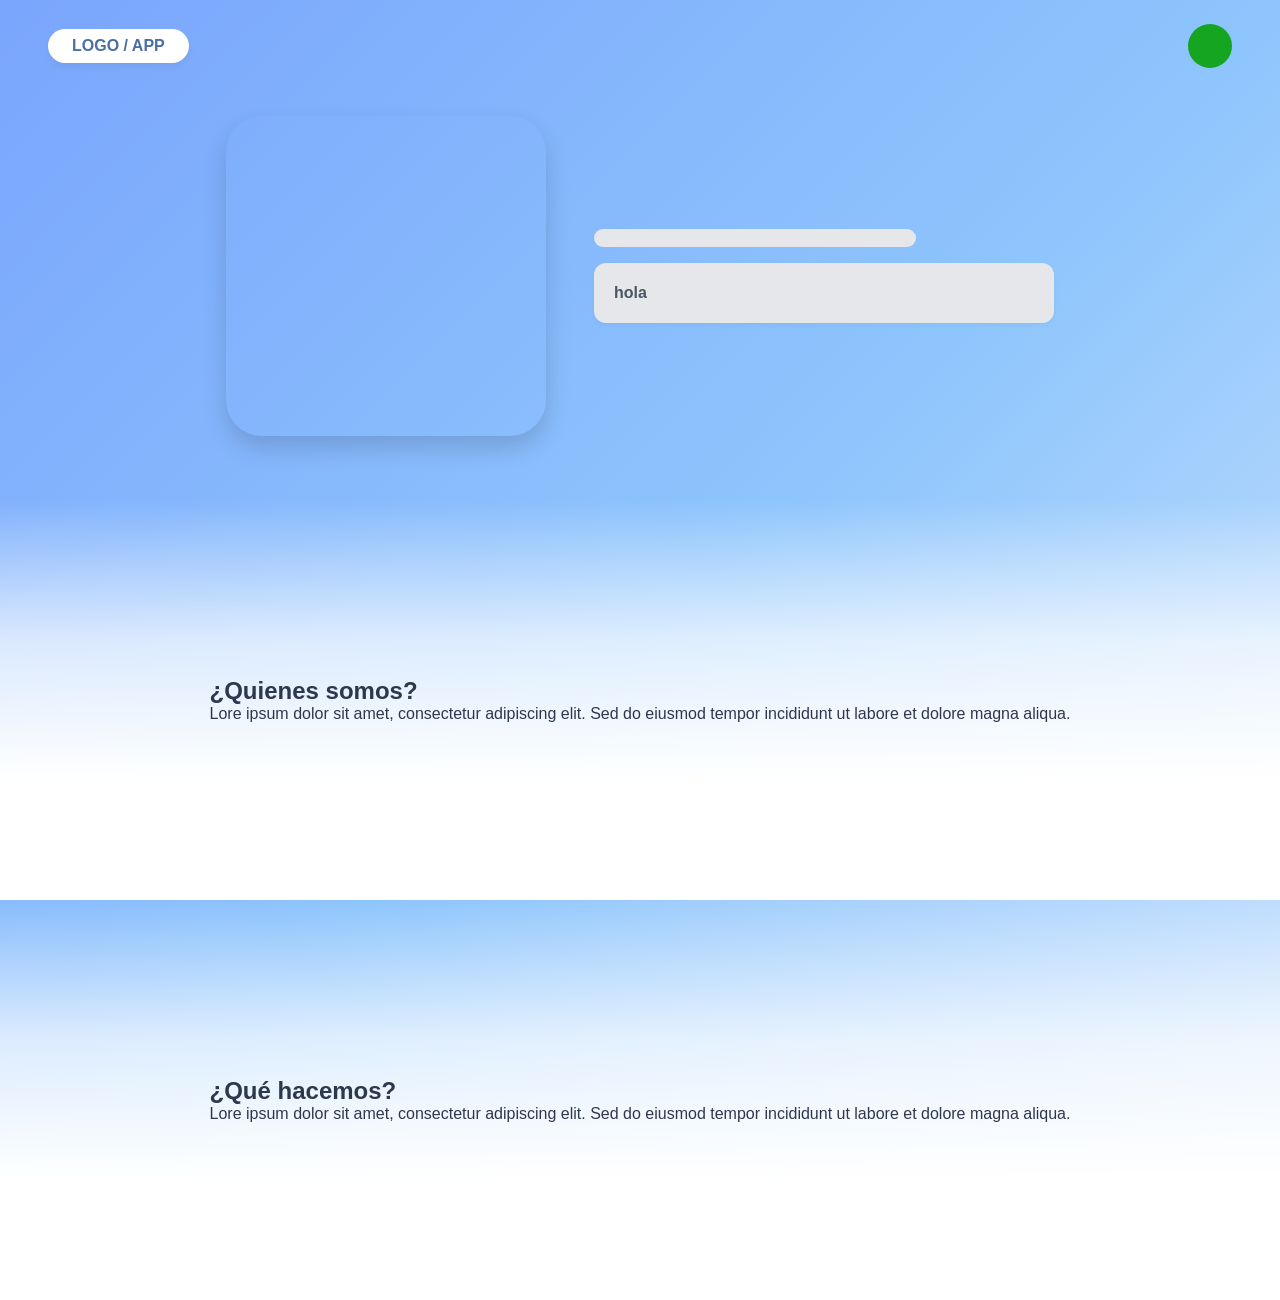
==== index.html @ fa8da9c6 "first commit" ====
<!DOCTYPE html>
<html lang="es">
<head>
    <meta charset="UTF-8">
    <meta name="viewport" content="width=device-width, initial-scale=1.0">
    <title>Mi Aplicación - Inicio</title>
    <link rel="stylesheet" href="css/styles.css">
</head>
<body>

    <!-- Barra de navegación según tu boceto -->
    <header class="navbar">
        <a href="index.html" class="brand-capsule">LOGO / APP</a>
        <a href="auth.html" class="avatar-circle" title="Iniciar sesión"></a>
    </header>

    <!-- Contenido principal -->
    <main class="main-container">
        <!-- Tarjeta izquierda oscura -->
        <div class="preview-card">
        </div>

        <!-- Secciones derechas -->
        <div class="content-right">
            <div class="pill-small"></div>
            <a class="card-block">hola</a>
        </div>

    </main>

    <section class="info-section">
        <div class="info-content">
            <h1>¿Quienes somos?</h1>
            <p>Lore ipsum dolor sit amet, consectetur adipiscing elit. Sed do eiusmod tempor incididunt ut labore et dolore magna aliqua.</p>
        </div>
    </section>

    <section class="info-section">
        <div class="info-content">
            <h1>¿Qué hacemos?</h1>
            <p>Lore ipsum dolor sit amet, consectetur adipiscing elit. Sed do eiusmod tempor incididunt ut labore et dolore magna aliqua.</p>
        </div>

    <script src="js/config.js"></script>
    <script src="js/main.js"></script>
</body>
</html>
---- css/styles.css ----
* {
    margin: 0;
    padding: 0;
    box-sizing: border-box;
    font-family: 'Segoe UI', Tahoma, Geneva, Verdana, sans-serif;
}

body {
    min-height: 100vh;
    /* Fondo degradado suave en tonos azules como en el Figma */
    background: linear-gradient(135deg, #7aa5fc 0%, #8ec5fc 50%, #d4e7fe 100%);
    display: flex;
    flex-direction: column;
    color: #333;
}

/* Barra superior */
.navbar {
    display: flex;
    justify-content: space-between;
    align-items: center;
    padding: 24px 48px;
}

.brand-capsule {
    background-color: #ffffff;
    padding: 8px 24px;
    border-radius: 20px;
    font-weight: 700;
    color: #4a6fa5;
    text-decoration: none;
    box-shadow: 0 4px 6px rgba(0, 0, 0, 0.05);
}

.avatar-circle {
    width: 44px;
    height: 44px;
    background-color: #15a521;
    border-radius: 50%;
    cursor: pointer;
    transition: transform 0.2s;
    border: none;
}

.avatar-circle:hover {
    transform: scale(1.05);
}

/* Contenedor Principal (Main Layout) */
.main-container {
    flex: 1;
    display: flex;
    align-items: center;
    justify-content: center;
    gap: 48px;
    padding: 24px 48px 64px 48px;
}

.preview-card {
    width: 320px;
    height: 320px;
    background-image: url('../assets/Logo.jpg');
    background-size: contain;
    background-repeat: no-repeat;
    background-position: center;
    border-radius: 36px;
    box-shadow: 0 12px 24px rgba(0, 0, 0, 0.15);
    display: flex;
    align-items: center;
    justify-content: center;
}

/* Bloques de la derecha */
.content-right {
    display: flex;
    flex-direction: column;
    gap: 16px;
    max-width: 460px;
    width: 100%;
}

.pill-small {
    background-color: #e5e7eb;
    height: 18px;
    width: 70%;
    border-radius: 9px;
}

.card-block {
    background-color: #e5e7eb;
    height: 60px;
    border-radius: 12px;
    display: flex;
    align-items: center;
    padding: 0 20px;
    font-weight: 600;
    color: #4b5563;
    text-decoration: none;
    box-shadow: 0 2px 4px rgba(0, 0, 0, 0.04);
}

/* Sección inferior con degradado a blanco */
section {
    width: 100%;
    background: linear-gradient(180deg, rgba(255, 255, 255, 0) 0%, rgba(255, 255, 255, 0.7) 35%, #ffffff 70%, #ffffff 100%);
    padding: 80px 48px;
    display: flex;
    justify-content: center;
    align-items: center;
    min-height: 400px;
    color: #2e384d;
}

/* Vistas de Login / Dashboard */
.card-auth {
    background: #ffffff;
    padding: 32px;
    border-radius: 24px;
    width: 100%;
    max-width: 400px;
    margin: auto;
    box-shadow: 0 10px 25px rgba(0, 0, 0, 0.1);
}

.form-group {
    margin-bottom: 16px;
}

.form-group label {
    display: block;
    margin-bottom: 6px;
    font-size: 0.85rem;
    color: #4b5563;
}

.form-group input {
    width: 100%;
    padding: 10px 14px;
    border: 1px solid #d1d5db;
    border-radius: 8px;
}

.btn-primary {
    width: 100%;
    padding: 12px;
    background-color: #3b4252;
    color: #ffffff;
    border: none;
    border-radius: 8px;
    cursor: pointer;
    font-weight: 600;
}
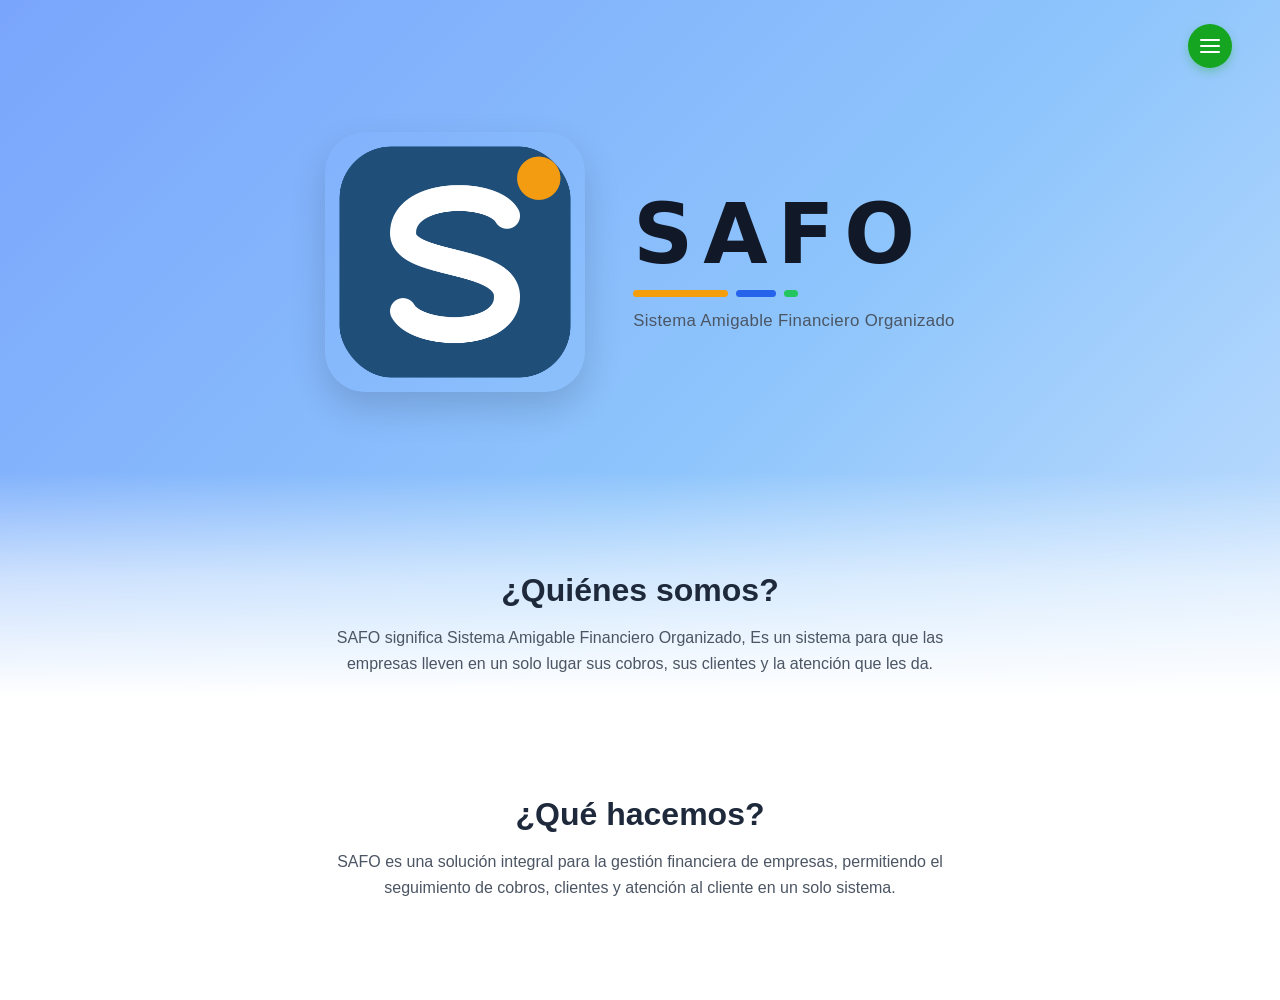
==== commit 7ee6b711: "Add files and js" ====
--- a/index.html
+++ b/index.html
@@ -1,47 +1,107 @@
 <!DOCTYPE html>
 <html lang="es">
 <head>
-    <meta charset="UTF-8">
-    <meta name="viewport" content="width=device-width, initial-scale=1.0">
-    <title>Mi Aplicación - Inicio</title>
-    <link rel="stylesheet" href="css/styles.css">
+  <meta charset="UTF-8">
+  <meta name="viewport" content="width=device-width, initial-scale=1.0">
+  <title>Mi Aplicación - Inicio</title>
+  <link rel="stylesheet" href="css/styles.css">
 </head>
 <body>
 
-    <!-- Barra de navegación según tu boceto -->
-    <header class="navbar">
-        <a href="index.html" class="brand-capsule">LOGO / APP</a>
-        <a href="auth.html" class="avatar-circle" title="Iniciar sesión"></a>
-    </header>
+  <!-- Barra de navegación (sin logo, botón alineado a la derecha) -->
+  <header class="navbar">
+    <div class="menu-container">
+      <button id="menu-btn" class="avatar-circle" aria-label="Abrir menú" aria-expanded="false"></button>
 
-    <!-- Contenido principal -->
-    <main class="main-container">
-        <!-- Tarjeta izquierda oscura -->
-        <div class="preview-card">
-        </div>
+      <!-- Menú desplegable con rutas a sus respectivos archivos -->
+      <nav id="dropdown-menu" class="dropdown-menu">
+        <a href="index.html" class="dropdown-item">
+          <svg viewBox="0 0 24 24" fill="none" stroke="currentColor" stroke-width="2">
+            <path d="M3 9l9-7 9 7v11a2 2 0 0 1-2 2H5a2 2 0 0 1-2-2z"/>
+            <polyline points="9 22 9 12 15 12 15 22"/>
+          </svg>
+          Inicio
+        </a>
 
-        <!-- Secciones derechas -->
-        <div class="content-right">
-            <div class="pill-small"></div>
-            <a class="card-block">hola</a>
-        </div>
+        <a href="licencia.html" class="dropdown-item">
+          <svg viewBox="0 0 24 24" fill="none" stroke="currentColor" stroke-width="2">
+            <rect x="3" y="11" width="18" height="11" rx="2" ry="2"/>
+            <path d="M7 11V7a5 5 0 0 1 10 0v4"/>
+          </svg>
+          Licencia
+        </a>
 
-    </main>
+        <a href="contact.html" class="dropdown-item">
+          <svg viewBox="0 0 24 24" fill="none" stroke="currentColor" stroke-width="2">
+            <path d="M22 16.92v3a2 2 0 0 1-2.18 2 19.79 19.79 0 0 1-8.63-3.07 19.5 19.5 0 0 1-6-6 19.79 19.79 0 0 1-3.07-8.67A2 2 0 0 1 4.11 2h3a2 2 0 0 1 2 1.72 12.84 12.84 0 0 0 .7 2.81 2 2 0 0 1-.45 2.11L8.09 9.91a16 16 0 0 0 6 6l1.27-1.27a2 2 0 0 1 2.11-.45 12.84 12.84 0 0 0 2.81.7A2 2 0 0 1 22 16.92z"/>
+          </svg>
+          Contáctanos
+        </a>
 
-    <section class="info-section">
-        <div class="info-content">
-            <h1>¿Quienes somos?</h1>
-            <p>Lore ipsum dolor sit amet, consectetur adipiscing elit. Sed do eiusmod tempor incididunt ut labore et dolore magna aliqua.</p>
-        </div>
-    </section>
+        <div class="dropdown-divider"></div>
 
-    <section class="info-section">
-        <div class="info-content">
-            <h1>¿Qué hacemos?</h1>
-            <p>Lore ipsum dolor sit amet, consectetur adipiscing elit. Sed do eiusmod tempor incididunt ut labore et dolore magna aliqua.</p>
-        </div>
+        <a href="auth.html" class="dropdown-item dropdown-item-login auth-trigger">
+          <svg viewBox="0 0 24 24" fill="none" stroke="currentColor" stroke-width="2">
+            <path d="M15 3h4a2 2 0 0 1 2 2v14a2 2 0 0 1-2 2h-4"/>
+            <polyline points="10 17 15 12 10 7"/>
+            <line x1="15" y1="12" x2="3" y2="12"/>
+          </svg>
+          Login
+        </a>
+      </nav>
+    </div>
+  </header>
 
-    <script src="js/config.js"></script>
-    <script src="js/main.js"></script>
+  <!-- Contenido principal con el logo y el texto de marca SAFO -->
+  <main class="main-container" id="inicio">
+    <!-- Tarjeta izquierda con la imagen del logo -->
+    <div class="preview-card"></div>
+
+    <!-- Bloque de marca SAFO al lado del logo -->
+    <div class="brand-block">
+      <h1 class="brand-title">SAFO</h1>
+      <div class="brand-divider">
+        <span class="bar-orange"></span>
+        <span class="bar-blue"></span>
+        <span class="bar-green"></span>
+      </div>
+      <p class="brand-subtitle">Sistema Amigable Financiero Organizado</p>
+    </div>
+  </main>
+
+  <!-- Secciones informativas -->
+  <section class="info-section" id="licencia">
+    <div class="info-content">
+      <h1>¿Quiénes somos?</h1>
+      <p>SAFO significa Sistema Amigable Financiero Organizado, Es un sistema para que las empresas lleven en un solo lugar sus cobros, sus clientes y la atención que les da.</p>
+    </div>
+  </section>
+
+  <section class="info-section" id="contacto">
+    <div class="info-content">
+      <h1>¿Qué hacemos?</h1>
+      <p>SAFO es una solución integral para la gestión financiera de empresas, permitiendo el seguimiento de cobros, clientes y atención al cliente en un solo sistema.</p>
+    </div>
+  </section>
+
+  <!-- Scripts -->
+  <script src="script/config.js"></script>
+  <script src="script/main.js"></script>
+  <script>
+    document.addEventListener('DOMContentLoaded', () => {
+      const loginLinks = document.querySelectorAll('.auth-trigger');
+
+      loginLinks.forEach((link) => {
+        link.addEventListener('click', (e) => {
+          e.preventDefault();
+          if (typeof Auth !== 'undefined' && Auth.isSessionValid()) {
+            window.location.href = 'dashboard.html';
+          } else {
+            window.location.href = 'auth.html';
+          }
+        });
+      });
+    });
+  </script>
 </body>
 </html>
--- a/css/styles.css
+++ b/css/styles.css
@@ -1,152 +1,409 @@
 * {
-    margin: 0;
-    padding: 0;
-    box-sizing: border-box;
-    font-family: 'Segoe UI', Tahoma, Geneva, Verdana, sans-serif;
+  margin: 0;
+  padding: 0;
+  box-sizing: border-box;
+  font-family: 'Segoe UI', Tahoma, Geneva, Verdana, sans-serif;
 }
 
 body {
-    min-height: 100vh;
-    /* Fondo degradado suave en tonos azules como en el Figma */
-    background: linear-gradient(135deg, #7aa5fc 0%, #8ec5fc 50%, #d4e7fe 100%);
-    display: flex;
+  min-height: 100vh;
+  background: linear-gradient(135deg, #7aa5fc 0%, #8ec5fc 50%, #d4e7fe 100%);
+  display: flex;
+  flex-direction: column;
+  color: #333;
+  position: relative;
+}
+
+/* =========================================
+   BARRA SUPERIOR Y MENÚ SANDWICH (INDEX)
+   ========================================= */
+.navbar {
+  display: flex;
+  justify-content: flex-end;
+  align-items: center;
+  padding: 24px 48px;
+  position: relative;
+  width: 100%;
+}
+
+.menu-container {
+  position: relative;
+}
+
+/* Botón circular verde con sandwich de 3 líneas */
+.avatar-circle {
+  width: 44px;
+  height: 44px;
+  background-color: #15a521;
+  border-radius: 50%;
+  cursor: pointer;
+  border: none;
+  display: flex;
+  justify-content: center;
+  align-items: center;
+  position: relative;
+  transition: transform 0.2s, box-shadow 0.2s;
+  box-shadow: 0 4px 10px rgba(21, 165, 33, 0.3);
+}
+
+/* 3 barras horizontales blancas */
+.avatar-circle::before {
+  content: '';
+  width: 20px;
+  height: 2.5px;
+  background-color: #ffffff;
+  border-radius: 2px;
+  box-shadow: 0 -6px 0 #ffffff, 0 6px 0 #ffffff;
+  transition: transform 0.2s;
+}
+
+.avatar-circle:hover {
+  transform: scale(1.08);
+  box-shadow: 0 6px 14px rgba(21, 165, 33, 0.45);
+}
+
+/* Menú flotante */
+.dropdown-menu {
+  position: absolute;
+  top: 54px;
+  right: 0;
+  background: #ffffff;
+  min-width: 200px;
+  border-radius: 16px;
+  box-shadow: 0 10px 30px rgba(0, 0, 0, 0.15);
+  padding: 8px;
+  display: none;
+  flex-direction: column;
+  z-index: 1000;
+  border: 1px solid rgba(0, 0, 0, 0.05);
+}
+
+.dropdown-menu.active {
+  display: flex;
+  animation: fadeIn 0.2s ease-out;
+}
+
+@keyframes fadeIn {
+  from {
+    opacity: 0;
+    transform: translateY(-8px);
+  }
+  to {
+    opacity: 1;
+    transform: translateY(0);
+  }
+}
+
+.dropdown-item {
+  display: flex;
+  align-items: center;
+  gap: 12px;
+  padding: 10px 16px;
+  text-decoration: none;
+  color: #374151;
+  font-size: 0.95rem;
+  font-weight: 500;
+  border-radius: 10px;
+  transition: background 0.15s, color 0.15s;
+}
+
+.dropdown-item svg {
+  width: 18px;
+  height: 18px;
+}
+
+.dropdown-item:hover {
+  background-color: #f3f4f6;
+  color: #15a521;
+}
+
+.dropdown-divider {
+  height: 1px;
+  background: #e5e7eb;
+  margin: 6px 0;
+}
+
+.dropdown-item-login {
+  color: #2563eb;
+  font-weight: 600;
+}
+
+.dropdown-item-login:hover {
+  background-color: #eff6ff;
+  color: #1d4ed8;
+}
+
+/* =========================================
+   ELEMENTOS PRINCIPALES DE INDEX.HTML
+   ========================================= */
+.main-container {
+  flex: 1;
+  display: flex;
+  align-items: center;
+  justify-content: center;
+  gap: 48px;
+  padding: 40px 48px 80px 48px;
+}
+
+.preview-card {
+  width: 260px;
+  height: 260px;
+  background-image: url('../assets/icono_safo.png');
+  background-size: contain;
+  background-repeat: no-repeat;
+  background-position: center;
+  border-radius: 40px;
+  box-shadow: 0 16px 36px rgba(0, 0, 0, 0.15);
+  display: flex;
+  align-items: center;
+  justify-content: center;
+  flex-shrink: 0;
+}
+
+/* Bloque de marca SAFO */
+.brand-block {
+  display: flex;
+  flex-direction: column;
+  justify-content: center;
+  align-items: flex-start;
+}
+
+.brand-title {
+  font-size: 5.2rem;
+  font-weight: 800;
+  color: #111827;
+  letter-spacing: 0.12em;
+  line-height: 1;
+  margin: 0;
+  font-family: system-ui, -apple-system, BlinkMacSystemFont, 'Segoe UI', Roboto, sans-serif;
+}
+
+/* Línea tricolor decorativa (Naranja, Azul, Verde) */
+.brand-divider {
+  display: flex;
+  align-items: center;
+  gap: 8px;
+  margin-top: 14px;
+  margin-bottom: 14px;
+}
+
+.brand-divider .bar-orange {
+  width: 95px;
+  height: 7px;
+  background-color: #f59e0b;
+  border-radius: 4px;
+}
+
+.brand-divider .bar-blue {
+  width: 40px;
+  height: 7px;
+  background-color: #2563eb;
+  border-radius: 4px;
+}
+
+.brand-divider .bar-green {
+  width: 14px;
+  height: 7px;
+  background-color: #22c55e;
+  border-radius: 4px;
+}
+
+.brand-subtitle {
+  font-size: 1.05rem;
+  color: #4b5563;
+  font-weight: 500;
+  letter-spacing: 0.02em;
+  margin: 0;
+}
+
+/* =========================================
+   SECCIONES INFORMATIVAS (SIN CORTE VISUAL)
+   ========================================= */
+
+/* Primera sección: Fundido gradual del azul al blanco */
+#licencia.info-section {
+  width: 100%;
+  background: linear-gradient(180deg, rgba(255, 255, 255, 0) 0%, rgba(255, 255, 255, 0.6) 40%, #ffffff 85%, #ffffff 100%);
+  padding: 100px 48px 60px 48px;
+  display: flex;
+  justify-content: center;
+  align-items: center;
+  color: #2e384d;
+}
+
+/* Segunda sección: Fondo blanco sólido y continuo */
+#contacto.info-section {
+  width: 100%;
+  background-color: #ffffff;
+  padding: 60px 48px 100px 48px;
+  display: flex;
+  justify-content: center;
+  align-items: center;
+  color: #2e384d;
+}
+
+.info-content {
+  max-width: 680px;
+  text-align: center;
+}
+
+.info-content h1 {
+  font-size: 2rem;
+  font-weight: 700;
+  margin-bottom: 1rem;
+  color: #1e293b;
+}
+
+.info-content p {
+  line-height: 1.6;
+  color: #4b5563;
+  font-size: 1rem;
+}
+
+/* =========================================
+   DISEÑO AUTH.HTML (TARJETA BLANCA FLOTANTE)
+   ========================================= */
+.auth-page {
+  position: relative;
+  min-height: 100vh;
+  display: flex;
+  align-items: center;
+  justify-content: center;
+}
+
+/* Botón píldora Volver */
+.btn-volver,
+a[href="index.html"].btn-volver {
+  position: absolute;
+  top: 28px;
+  left: 32px;
+  background-color: #ffffff;
+  color: #2e384d;
+  padding: 10px 24px;
+  border-radius: 9999px;
+  font-weight: 600;
+  font-size: 0.95rem;
+  text-decoration: none;
+  box-shadow: 0 4px 14px rgba(0, 0, 0, 0.08);
+  display: inline-flex;
+  align-items: center;
+  gap: 6px;
+  transition: transform 0.15s, box-shadow 0.15s;
+  z-index: 100;
+}
+
+.btn-volver:hover {
+  transform: translateY(-1px);
+  box-shadow: 0 6px 18px rgba(0, 0, 0, 0.12);
+}
+
+.auth-container {
+  width: 100%;
+  display: flex;
+  justify-content: center;
+  align-items: center;
+  padding: 24px;
+}
+
+/* Tarjeta flotante blanca */
+.auth-card {
+  background: #ffffff;
+  width: 100%;
+  max-width: 440px;
+  padding: 44px 40px;
+  border-radius: 28px;
+  box-shadow: 0 16px 36px rgba(0, 0, 0, 0.1);
+  display: flex;
+  flex-direction: column;
+  gap: 20px;
+}
+
+.auth-title {
+  font-size: 1.7rem;
+  font-weight: 700;
+  color: #1e293b;
+  margin-bottom: 4px;
+  text-align: left;
+}
+
+.form-group {
+  display: flex;
+  flex-direction: column;
+  gap: 8px;
+}
+
+.form-group label {
+  font-size: 0.9rem;
+  font-weight: 500;
+  color: #4b5563;
+  margin: 0;
+  text-align: left;
+}
+
+.form-group input {
+  width: 100%;
+  padding: 12px 16px;
+  border: 1px solid #d1d5db;
+  border-radius: 10px;
+  font-size: 0.95rem;
+  color: #1f2937;
+  outline: none;
+  background-color: #ffffff;
+  transition: border-color 0.2s, box-shadow 0.2s;
+}
+
+.form-group input:focus {
+  border-color: #3b82f6;
+  box-shadow: 0 0 0 3px rgba(59, 130, 246, 0.15);
+}
+
+/* Botón oscuro Ingresar */
+.btn-submit {
+  background-color: #333d4d;
+  color: #ffffff;
+  padding: 14px;
+  border: none;
+  border-radius: 10px;
+  font-size: 1rem;
+  font-weight: 600;
+  cursor: pointer;
+  margin-top: 8px;
+  transition: background-color 0.2s, transform 0.1s;
+}
+
+.btn-submit:hover {
+  background-color: #252d3a;
+}
+
+.btn-submit:active {
+  transform: scale(0.99);
+}
+
+.btn-submit:disabled {
+  background-color: #94a3b8;
+  cursor: not-allowed;
+}
+
+.error-message {
+  display: none;
+  background-color: #fee2e2;
+  color: #b91c1c;
+  padding: 10px 14px;
+  border-radius: 8px;
+  font-size: 0.88rem;
+  text-align: center;
+  border: 1px solid #fecaca;
+}
+
+/* Responsive */
+@media (max-width: 768px) {
+  .main-container {
     flex-direction: column;
-    color: #333;
-}
-
-/* Barra superior */
-.navbar {
-    display: flex;
-    justify-content: space-between;
+    text-align: center;
+    gap: 24px;
+  }
+
+  .brand-block {
     align-items: center;
-    padding: 24px 48px;
-}
-
-.brand-capsule {
-    background-color: #ffffff;
-    padding: 8px 24px;
-    border-radius: 20px;
-    font-weight: 700;
-    color: #4a6fa5;
-    text-decoration: none;
-    box-shadow: 0 4px 6px rgba(0, 0, 0, 0.05);
-}
-
-.avatar-circle {
-    width: 44px;
-    height: 44px;
-    background-color: #15a521;
-    border-radius: 50%;
-    cursor: pointer;
-    transition: transform 0.2s;
-    border: none;
-}
-
-.avatar-circle:hover {
-    transform: scale(1.05);
-}
-
-/* Contenedor Principal (Main Layout) */
-.main-container {
-    flex: 1;
-    display: flex;
-    align-items: center;
-    justify-content: center;
-    gap: 48px;
-    padding: 24px 48px 64px 48px;
-}
-
-.preview-card {
-    width: 320px;
-    height: 320px;
-    background-image: url('../assets/Logo.jpg');
-    background-size: contain;
-    background-repeat: no-repeat;
-    background-position: center;
-    border-radius: 36px;
-    box-shadow: 0 12px 24px rgba(0, 0, 0, 0.15);
-    display: flex;
-    align-items: center;
-    justify-content: center;
-}
-
-/* Bloques de la derecha */
-.content-right {
-    display: flex;
-    flex-direction: column;
-    gap: 16px;
-    max-width: 460px;
-    width: 100%;
-}
-
-.pill-small {
-    background-color: #e5e7eb;
-    height: 18px;
-    width: 70%;
-    border-radius: 9px;
-}
-
-.card-block {
-    background-color: #e5e7eb;
-    height: 60px;
-    border-radius: 12px;
-    display: flex;
-    align-items: center;
-    padding: 0 20px;
-    font-weight: 600;
-    color: #4b5563;
-    text-decoration: none;
-    box-shadow: 0 2px 4px rgba(0, 0, 0, 0.04);
-}
-
-/* Sección inferior con degradado a blanco */
-section {
-    width: 100%;
-    background: linear-gradient(180deg, rgba(255, 255, 255, 0) 0%, rgba(255, 255, 255, 0.7) 35%, #ffffff 70%, #ffffff 100%);
-    padding: 80px 48px;
-    display: flex;
-    justify-content: center;
-    align-items: center;
-    min-height: 400px;
-    color: #2e384d;
-}
-
-/* Vistas de Login / Dashboard */
-.card-auth {
-    background: #ffffff;
-    padding: 32px;
-    border-radius: 24px;
-    width: 100%;
-    max-width: 400px;
-    margin: auto;
-    box-shadow: 0 10px 25px rgba(0, 0, 0, 0.1);
-}
-
-.form-group {
-    margin-bottom: 16px;
-}
-
-.form-group label {
-    display: block;
-    margin-bottom: 6px;
-    font-size: 0.85rem;
-    color: #4b5563;
-}
-
-.form-group input {
-    width: 100%;
-    padding: 10px 14px;
-    border: 1px solid #d1d5db;
-    border-radius: 8px;
-}
-
-.btn-primary {
-    width: 100%;
-    padding: 12px;
-    background-color: #3b4252;
-    color: #ffffff;
-    border: none;
-    border-radius: 8px;
-    cursor: pointer;
-    font-weight: 600;
+  }
 }
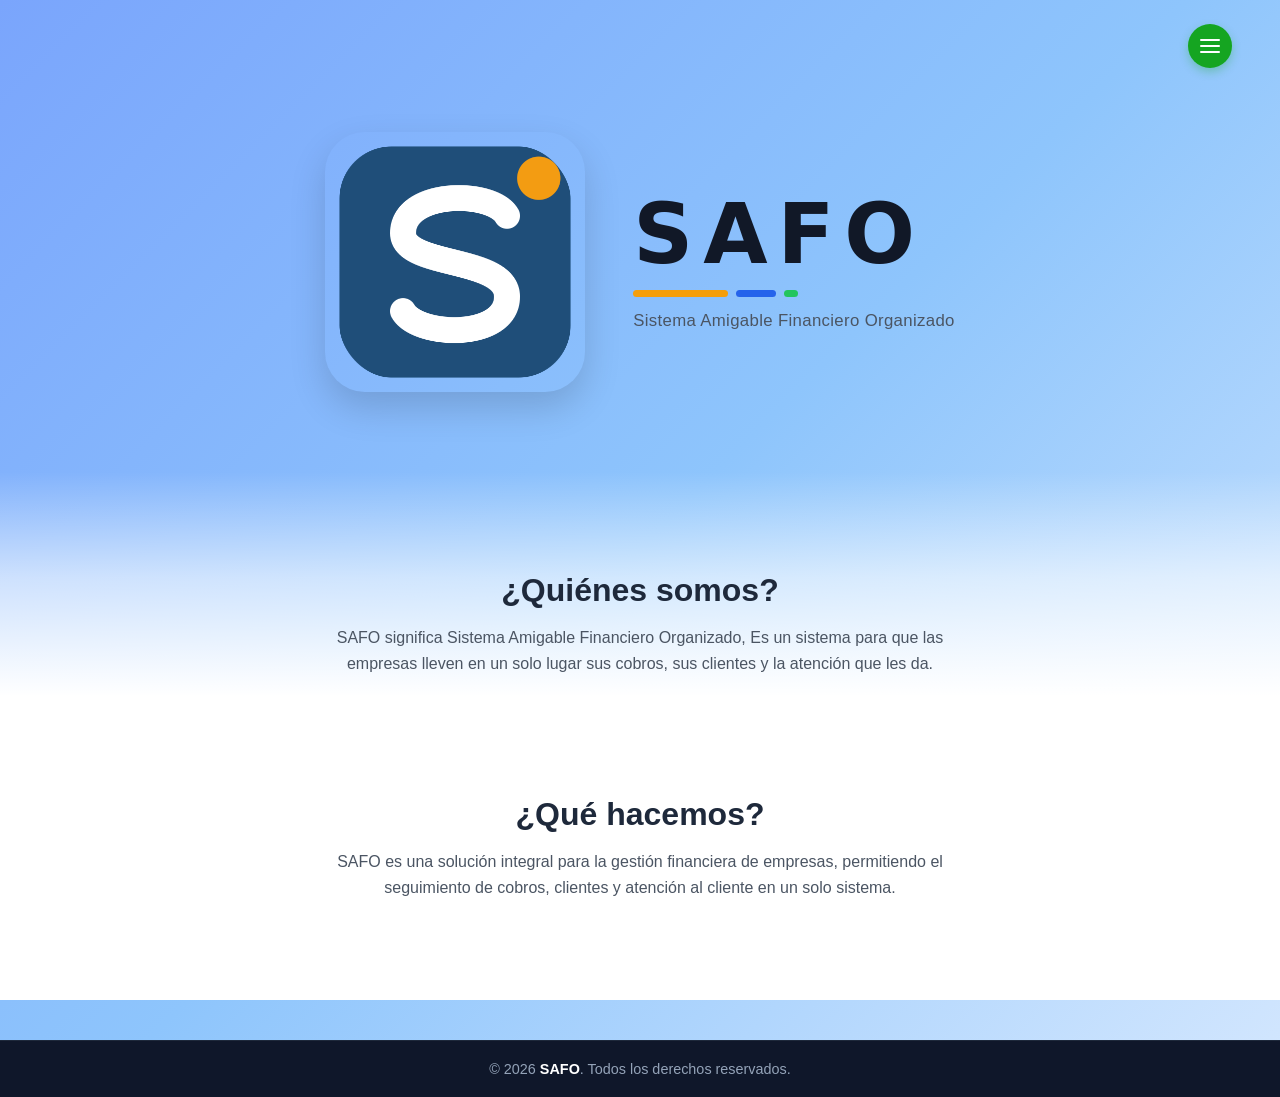
==== commit edfbea9b: "add files" ====
--- a/index.html
+++ b/index.html
@@ -84,6 +84,41 @@
     </div>
   </section>
 
+<style>
+    .main-footer {
+        background-color: #0f172a; /* Fondo oscuro / negro */
+        color: #ffffff;
+        text-align: center;
+        padding: 20px 16px;
+        margin-top: 40px;
+        border-top: 1px solid #1e293b;
+        font-size: 0.9rem;
+    }
+
+    .main-footer p {
+        margin: 0;
+        color: #94a3b8;
+    }
+
+    .main-footer strong {
+        color: #ffffff;
+    }
+</style>
+
+<footer class="main-footer">
+    <p>&copy; <span id="copyrightYear"></span> <strong>SAFO</strong>. Todos los derechos reservados.</p>
+</footer>
+
+<script>
+    // Inserción dinámica del año actual
+    document.addEventListener('DOMContentLoaded', () => {
+        const yearSpan = document.getElementById('copyrightYear');
+        if (yearSpan) {
+            yearSpan.textContent = new Date().getFullYear();
+        }
+    });
+</script>
+
   <!-- Scripts -->
   <script src="script/config.js"></script>
   <script src="script/main.js"></script>
